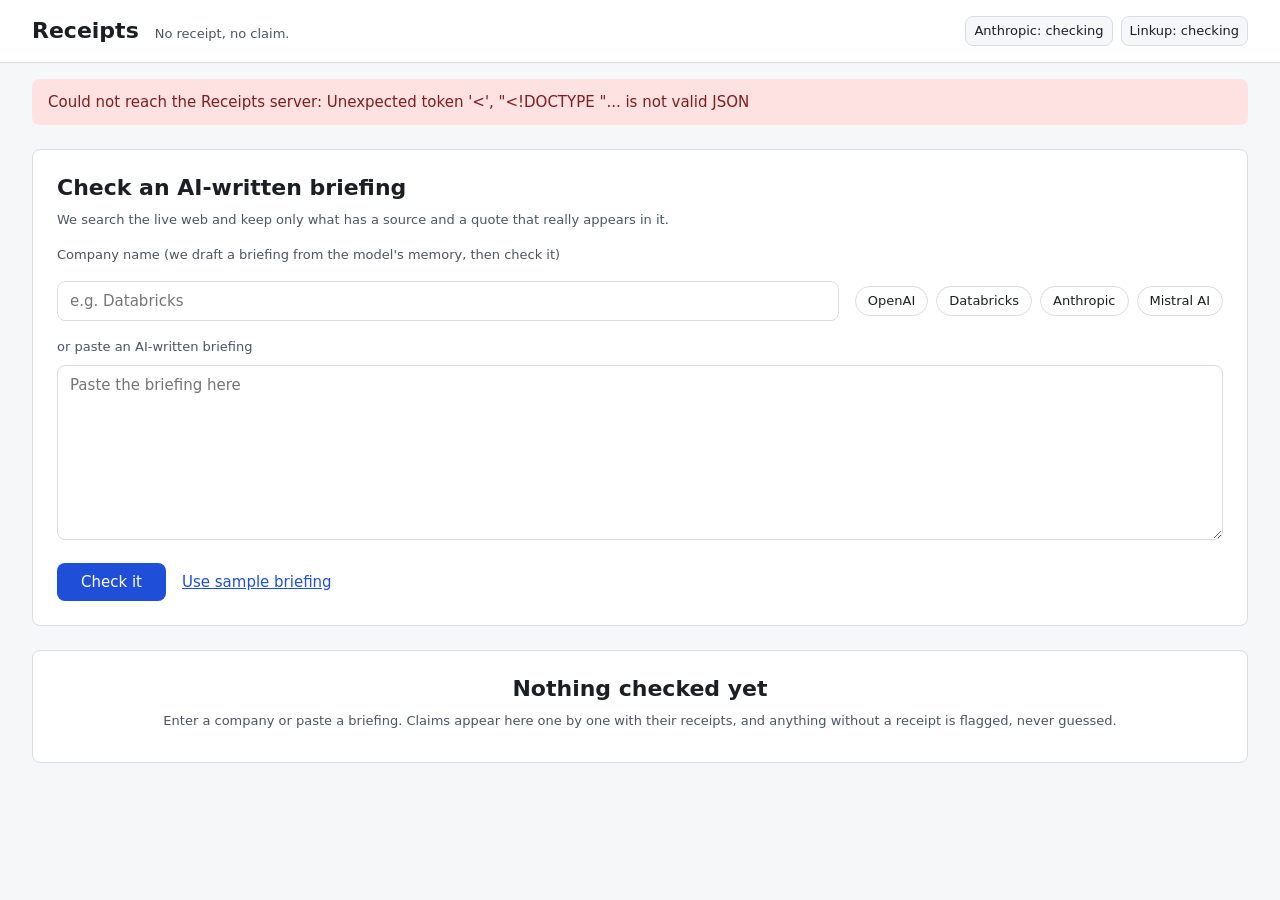
==== static/index.html @ a6ebb58e "Add plain web UI: input, live two-column run, cards, evidence drawer, rewrite view No build step. Cl" ====
<!doctype html>
<html lang="en">
<head>
  <meta charset="utf-8">
  <meta name="viewport" content="width=device-width, initial-scale=1">
  <title>Receipts: no receipt, no claim</title>
  <link rel="stylesheet" href="style.css">
</head>
<body>
  <header class="top">
    <div class="brand">
      <h1>Receipts</h1>
      <span class="tagline">No receipt, no claim.</span>
    </div>
    <div class="badges" aria-label="Status">
      <span class="badge" id="badge-anthropic">Anthropic: checking</span>
      <span class="badge" id="badge-linkup">Linkup: checking</span>
      <span class="badge" id="badge-mode" hidden></span>
    </div>
  </header>

  <div id="banner" class="banner" role="alert" hidden></div>

  <main>
    <section id="input" class="panel" aria-labelledby="input-h">
      <h2 id="input-h">Check an AI-written briefing</h2>
      <p class="muted">We search the live web and keep only what has a source and a quote that really appears in it.</p>
      <label for="company">Company name (we draft a briefing from the model's memory, then check it)</label>
      <div class="row">
        <input id="company" type="text" maxlength="80" placeholder="e.g. Databricks" autocomplete="off">
        <span class="chips" id="chips"></span>
      </div>
      <label for="briefing">or paste an AI-written briefing</label>
      <textarea id="briefing" rows="7" maxlength="8000" placeholder="Paste the briefing here"></textarea>
      <div class="row">
        <button id="go" class="primary" type="button">Check it</button>
        <button id="sample" class="link" type="button">Use sample briefing</button>
        <span id="sample-note" class="muted"></span>
      </div>
    </section>

    <section id="empty" class="panel empty">
      <h2>Nothing checked yet</h2>
      <p class="muted">Enter a company or paste a briefing. Claims appear here one by one with their receipts, and anything without a receipt is flagged, never guessed.</p>
    </section>

    <section id="run" hidden>
      <div class="strip" aria-live="polite">
        <span id="progress">Starting</span>
        <span id="meter" class="muted"></span>
      </div>
      <div class="cols">
        <div class="col" id="memory-col">
          <h2>What the AI says from memory</h2>
          <pre id="memory-text" class="memory"></pre>
          <ul id="claim-chips" class="claim-chips"></ul>
        </div>
        <div class="col" id="receipts-col">
          <h2>What survives with receipts</h2>
          <div id="live-cards"></div>
        </div>
      </div>
      <details class="panel trace" id="trace-panel" open>
        <summary>Trace: one line per decision</summary>
        <ol id="trace"></ol>
      </details>
    </section>

    <section id="result" hidden>
      <div class="counts" id="counts" role="status"></div>
      <p id="sample-flag" class="note" hidden></p>
      <div id="groups"></div>

      <div class="panel" id="attack">
        <h2>Attack mode</h2>
        <p class="muted">Type any claim to check it against the live web.</p>
        <div class="row">
          <input id="attack-claim" type="text" maxlength="400" placeholder="e.g. Databricks raised $10 billion in 2024">
          <button id="attack-go" class="primary" type="button">Check</button>
        </div>
        <div id="attack-out"></div>
      </div>

      <div class="panel" id="rewrite" hidden>
        <h2>The briefing, rewritten with receipts</h2>
        <div class="tabs" role="tablist">
          <button id="tab-verified" role="tab" aria-selected="true" class="tab on" type="button">Verified briefing</button>
          <button id="tab-diff" role="tab" aria-selected="false" class="tab" type="button">What changed</button>
        </div>
        <div id="verified"></div>
        <div id="diff" hidden></div>
        <div class="row">
          <button id="copy-md" class="primary" type="button">Copy as Markdown</button>
          <button id="download" class="secondary" type="button">Download receipt pack</button>
          <span id="copy-note" class="muted"></span>
        </div>
      </div>
    </section>
  </main>

  <aside id="drawer" class="drawer" role="dialog" aria-modal="false" aria-labelledby="drawer-h" hidden>
    <div class="drawer-head">
      <h2 id="drawer-h">Evidence</h2>
      <button id="drawer-close" class="link" type="button">Close</button>
    </div>
    <div id="drawer-body"></div>
  </aside>

  <script src="app.js"></script>
</body>
</html>
---- static/style.css ----
/* Light theme, one sans-serif family, three sizes, 8-point spacing. */
:root {
  --ink: #1b1f24;
  --muted: #4b5563;
  --line: #d9dde3;
  --surface: #f6f7f9;
  --white: #ffffff;
  --accent: #1f4fd8;
  --ok-bg: #dcfce7; --ok-ink: #14532d;
  --bad-bg: #fee2e2; --bad-ink: #7f1d1d;
  --warn-bg: #fef3c7; --warn-ink: #78350f;
  --plan-bg: #dbeafe; --plan-ink: #1e3a8a;
  --s: 13px; --b: 15px; --h: 22px;
}
* { box-sizing: border-box; }
body { margin: 0; font: var(--b)/1.5 Inter, "Segoe UI", system-ui, sans-serif; color: var(--ink); background: var(--surface); }
h1, h2 { margin: 0; font-size: var(--h); font-weight: 650; line-height: 1.25; }
h2 { margin-bottom: 8px; }
p { margin: 0 0 8px; }
.muted { color: var(--muted); font-size: var(--s); }
.top { display: flex; justify-content: space-between; align-items: center; gap: 16px; flex-wrap: wrap; padding: 16px 32px; background: var(--white); border-bottom: 1px solid var(--line); }
.brand { display: flex; align-items: baseline; gap: 16px; }
.tagline { color: var(--muted); font-size: var(--s); }
.badges { display: flex; gap: 8px; flex-wrap: wrap; }
.badge { font-size: var(--s); padding: 4px 8px; border-radius: 8px; border: 1px solid var(--line); background: var(--surface); color: var(--ink); }
.badge.live { background: var(--ok-bg); color: var(--ok-ink); border-color: transparent; }
.badge.offline { background: var(--bad-bg); color: var(--bad-ink); border-color: transparent; }
.badge.cached { background: var(--plan-bg); color: var(--plan-ink); border-color: transparent; }
.badge.mixed { background: var(--warn-bg); color: var(--warn-ink); border-color: transparent; }
main { max-width: 1280px; margin: 0 auto; padding: 24px 32px 64px; display: grid; gap: 24px; }
.panel { background: var(--white); border: 1px solid var(--line); border-radius: 8px; padding: 24px; }
.banner { margin: 16px 32px 0; padding: 12px 16px; border-radius: 8px; background: var(--bad-bg); color: var(--bad-ink); font-size: var(--b); }
.banner.info { background: var(--warn-bg); color: var(--warn-ink); }
.note { font-size: var(--s); background: var(--warn-bg); color: var(--warn-ink); padding: 8px 16px; border-radius: 8px; }
label { display: block; margin: 16px 0 8px; font-size: var(--s); color: var(--muted); }
input[type=text], textarea { width: 100%; font: inherit; padding: 8px 12px; border: 1px solid var(--line); border-radius: 8px; background: var(--white); color: var(--ink); }
textarea { resize: vertical; }
input:focus, textarea:focus, button:focus-visible, a:focus-visible, summary:focus-visible { outline: 2px solid var(--accent); outline-offset: 2px; }
.row { display: flex; align-items: center; gap: 16px; flex-wrap: wrap; margin-top: 16px; }
.row input[type=text] { flex: 1 1 280px; width: auto; }
.chips { display: flex; gap: 8px; flex-wrap: wrap; }
.chip { font-size: var(--s); padding: 4px 12px; border: 1px solid var(--line); border-radius: 16px; background: var(--white); cursor: pointer; color: var(--ink); }
.chip:hover { background: var(--surface); }
button { font: inherit; cursor: pointer; border-radius: 8px; }
button.primary { background: var(--accent); color: #fff; border: 0; padding: 8px 24px; }
button.primary:disabled { opacity: .5; cursor: progress; }
button.secondary { background: var(--white); border: 1px solid var(--line); padding: 8px 16px; color: var(--ink); }
button.link { background: none; border: 0; color: var(--accent); text-decoration: underline; padding: 0; }
.empty { text-align: center; }
.strip { display: flex; justify-content: space-between; gap: 16px; padding: 8px 16px; background: var(--white); border: 1px solid var(--line); border-radius: 8px; margin-bottom: 16px; font-weight: 600; }
.cols { display: grid; grid-template-columns: 1fr 1fr; gap: 24px; }
@media (max-width: 900px) { .cols { grid-template-columns: 1fr; } main { padding: 16px; } .top { padding: 16px; } }
.col { background: var(--white); border: 1px solid var(--line); border-radius: 8px; padding: 24px; min-width: 0; }
.memory { white-space: pre-wrap; font: inherit; font-size: var(--s); color: var(--muted); max-height: 320px; overflow: auto; margin: 0 0 16px; }
.claim-chips { list-style: none; margin: 0; padding: 0; display: grid; gap: 8px; }
.claim-chips li { display: flex; gap: 8px; align-items: flex-start; font-size: var(--s); padding: 8px; border-radius: 8px; background: var(--surface); }
.trace { margin-top: 16px; }
.trace summary { cursor: pointer; font-weight: 600; }
.trace ol { margin: 16px 0 0; padding-left: 24px; font-size: var(--s); color: var(--muted); display: grid; gap: 8px; max-height: 320px; overflow: auto; }
.trace li b { color: var(--ink); }
.counts { font-size: var(--h); font-weight: 650; padding: 16px 24px; background: var(--white); border: 1px solid var(--line); border-radius: 8px; line-height: 1.3; }
.group { margin-top: 24px; }
.group h2 { display: flex; align-items: center; gap: 8px; }
.cards { display: grid; gap: 16px; grid-template-columns: repeat(auto-fill, minmax(360px, 1fr)); }
.card { background: var(--white); border: 1px solid var(--line); border-left-width: 4px; border-radius: 8px; padding: 16px; display: grid; gap: 8px; align-content: start; }
.card.supported { border-left-color: var(--ok-ink); }
.card.contradicted { border-left-color: var(--bad-ink); }
.card.unverified { border-left-color: var(--warn-ink); }
.card.forward_looking { border-left-color: var(--plan-ink); }
.status { display: inline-flex; align-items: center; gap: 4px; font-size: var(--s); font-weight: 650; padding: 2px 8px; border-radius: 8px; width: fit-content; }
.status.supported { background: var(--ok-bg); color: var(--ok-ink); }
.status.contradicted { background: var(--bad-bg); color: var(--bad-ink); }
.status.unverified { background: var(--warn-bg); color: var(--warn-ink); }
.status.forward_looking { background: var(--plan-bg); color: var(--plan-ink); }
.claim-text { font-weight: 600; }
.claim-text.struck { text-decoration: line-through; color: var(--muted); }
.meta { font-size: var(--s); color: var(--muted); overflow-wrap: anywhere; }
.meta a, .card a { color: var(--accent); }
blockquote { margin: 0; padding: 8px 12px; border-left: 2px solid var(--line); background: var(--surface); font-size: var(--s); border-radius: 0 8px 8px 0; overflow-wrap: anywhere; }
mark { background: #fde68a; color: var(--ink); border-radius: 2px; padding: 0 1px; }
.actions { display: flex; gap: 16px; align-items: center; flex-wrap: wrap; font-size: var(--s); }
.drawer { position: fixed; top: 0; right: 0; bottom: 0; width: min(480px, 100vw); background: var(--white); border-left: 1px solid var(--line); box-shadow: -8px 0 24px rgba(0,0,0,.08); padding: 24px; overflow: auto; z-index: 10; }
.drawer-head { display: flex; justify-content: space-between; align-items: center; margin-bottom: 16px; }
.rules { list-style: none; padding: 0; margin: 0; display: grid; gap: 8px; font-size: var(--s); }
.rules li { padding: 8px; border-radius: 8px; background: var(--surface); }
.rules li.fail { background: var(--bad-bg); color: var(--bad-ink); }
.tabs { display: flex; gap: 8px; margin: 16px 0; }
.tab { background: var(--white); border: 1px solid var(--line); padding: 8px 16px; color: var(--ink); }
.tab.on { background: var(--ink); color: #fff; }
.verified h3 { font-size: var(--b); margin: 24px 0 8px; }
.verified p { margin: 0 0 16px; }
sup a { color: var(--accent); text-decoration: none; padding: 0 1px; }
.sources { font-size: var(--s); color: var(--muted); display: grid; gap: 8px; padding-left: 24px; }
.diff { white-space: pre-wrap; font-size: var(--s); line-height: 1.8; }
.diff .removed { text-decoration: line-through; background: var(--bad-bg); color: var(--bad-ink); }
.diff .added { background: var(--ok-bg); color: var(--ok-ink); }
.sample-label { font-size: var(--s); font-weight: 650; color: var(--warn-ink); }
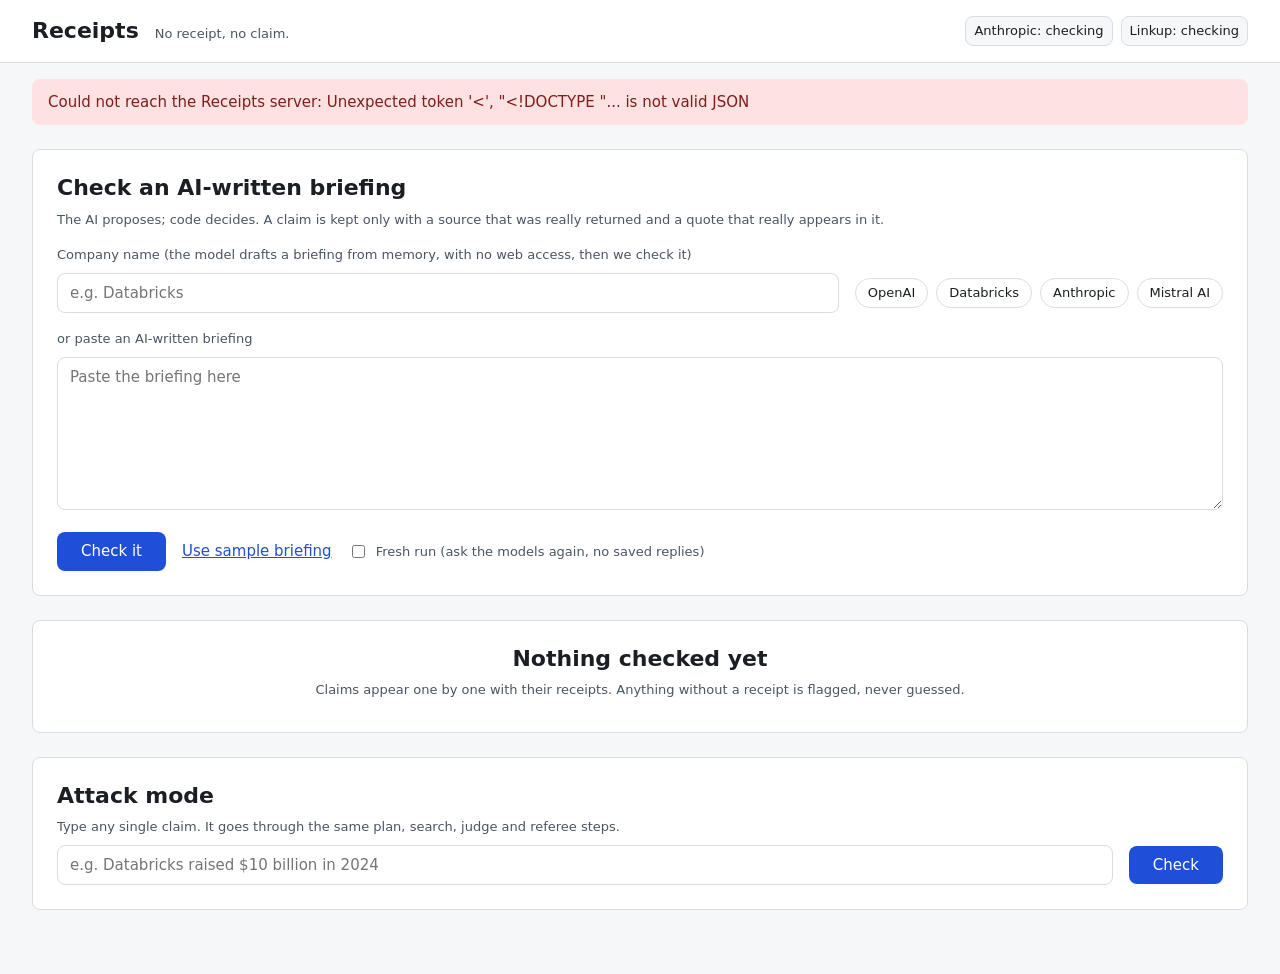
==== commit e2637e47: "UI fixes from a real browser test, plus the browser test itself Found by rendering in headless Edge:" ====
--- a/static/index.html
+++ b/static/index.html
@@ -4,6 +4,7 @@
   <meta charset="utf-8">
   <meta name="viewport" content="width=device-width, initial-scale=1">
   <title>Receipts: no receipt, no claim</title>
+  <link rel="icon" href="data:image/svg+xml,%3Csvg xmlns='http://www.w3.org/2000/svg' viewBox='0 0 16 16'%3E%3Crect width='16' height='16' rx='3' fill='%231f4fd8'/%3E%3Cpath d='M4 8.5l2.5 2.5L12 5.5' stroke='white' stroke-width='2' fill='none'/%3E%3C/svg%3E">
   <link rel="stylesheet" href="style.css">
 </head>
 <body>
@@ -24,24 +25,25 @@
   <main>
     <section id="input" class="panel" aria-labelledby="input-h">
       <h2 id="input-h">Check an AI-written briefing</h2>
-      <p class="muted">We search the live web and keep only what has a source and a quote that really appears in it.</p>
-      <label for="company">Company name (we draft a briefing from the model's memory, then check it)</label>
-      <div class="row">
+      <p class="muted">The AI proposes; code decides. A claim is kept only with a source that was really returned and a quote that really appears in it.</p>
+      <label for="company">Company name (the model drafts a briefing from memory, with no web access, then we check it)</label>
+      <div class="row tight">
         <input id="company" type="text" maxlength="80" placeholder="e.g. Databricks" autocomplete="off">
         <span class="chips" id="chips"></span>
       </div>
       <label for="briefing">or paste an AI-written briefing</label>
-      <textarea id="briefing" rows="7" maxlength="8000" placeholder="Paste the briefing here"></textarea>
+      <textarea id="briefing" rows="6" maxlength="8000" placeholder="Paste the briefing here"></textarea>
       <div class="row">
         <button id="go" class="primary" type="button">Check it</button>
         <button id="sample" class="link" type="button">Use sample briefing</button>
-        <span id="sample-note" class="muted"></span>
+        <label class="inline" for="fresh"><input type="checkbox" id="fresh"> Fresh run (ask the models again, no saved replies)</label>
       </div>
+      <p id="sample-note" class="note" hidden></p>
     </section>
 
     <section id="empty" class="panel empty">
       <h2>Nothing checked yet</h2>
-      <p class="muted">Enter a company or paste a briefing. Claims appear here one by one with their receipts, and anything without a receipt is flagged, never guessed.</p>
+      <p class="muted">Claims appear one by one with their receipts. Anything without a receipt is flagged, never guessed.</p>
     </section>
 
     <section id="run" hidden>
@@ -49,15 +51,20 @@
         <span id="progress">Starting</span>
         <span id="meter" class="muted"></span>
       </div>
+      <div class="counts" id="counts" role="status" hidden></div>
+      <p id="sample-flag" class="note" hidden></p>
       <div class="cols">
         <div class="col" id="memory-col">
           <h2>What the AI says from memory</h2>
-          <pre id="memory-text" class="memory"></pre>
-          <ul id="claim-chips" class="claim-chips"></ul>
+          <details class="memory-box" id="memory-box">
+            <summary>Show the full text</summary>
+            <pre id="memory-text" class="memory"></pre>
+          </details>
+          <ul id="claim-chips" class="claim-chips" aria-label="Claims being checked"></ul>
         </div>
         <div class="col" id="receipts-col">
           <h2>What survives with receipts</h2>
-          <div id="live-cards"></div>
+          <div id="live-cards" class="stack"></div>
         </div>
       </div>
       <details class="panel trace" id="trace-panel" open>
@@ -67,20 +74,6 @@
     </section>
 
     <section id="result" hidden>
-      <div class="counts" id="counts" role="status"></div>
-      <p id="sample-flag" class="note" hidden></p>
-      <div id="groups"></div>
-
-      <div class="panel" id="attack">
-        <h2>Attack mode</h2>
-        <p class="muted">Type any claim to check it against the live web.</p>
-        <div class="row">
-          <input id="attack-claim" type="text" maxlength="400" placeholder="e.g. Databricks raised $10 billion in 2024">
-          <button id="attack-go" class="primary" type="button">Check</button>
-        </div>
-        <div id="attack-out"></div>
-      </div>
-
       <div class="panel" id="rewrite" hidden>
         <h2>The briefing, rewritten with receipts</h2>
         <div class="tabs" role="tablist">
@@ -94,6 +87,16 @@
           <button id="download" class="secondary" type="button">Download receipt pack</button>
           <span id="copy-note" class="muted"></span>
         </div>
+      </div>
+
+      <div class="panel" id="attack">
+        <h2>Attack mode</h2>
+        <p class="muted">Type any single claim. It goes through the same plan, search, judge and referee steps.</p>
+        <div class="row tight">
+          <input id="attack-claim" type="text" maxlength="400" placeholder="e.g. Databricks raised $10 billion in 2024">
+          <button id="attack-go" class="primary" type="button">Check</button>
+        </div>
+        <div id="attack-out"></div>
       </div>
     </section>
   </main>
--- a/static/style.css
+++ b/static/style.css
@@ -95,3 +95,27 @@
 .diff .removed { text-decoration: line-through; background: var(--bad-bg); color: var(--bad-ink); }
 .diff .added { background: var(--ok-bg); color: var(--ok-ink); }
 .sample-label { font-size: var(--s); font-weight: 650; color: var(--warn-ink); }
+
+/* ---- layout after the browser review ---- */
+.row.tight { margin-top: 0; }
+label.inline { display: inline-flex; align-items: center; gap: 8px; margin: 0; font-size: var(--s); color: var(--muted); }
+.stack { display: grid; gap: 16px; align-content: start; }
+.group-h { display: flex; align-items: center; gap: 8px; font-size: var(--b); margin: 8px 0 0; }
+.counts { display: flex; flex-wrap: wrap; align-items: center; gap: 8px 16px; font-size: var(--b); margin-bottom: 16px; }
+.counts .status { font-size: var(--b); padding: 4px 12px; }
+.memory-box { margin-bottom: 16px; }
+.memory-box summary { cursor: pointer; font-size: var(--s); color: var(--accent); }
+.memory-box .memory { margin-top: 8px; }
+.chip-icon { flex: 0 0 24px; height: 24px; border-radius: 12px; display: inline-flex; align-items: center; justify-content: center; font-weight: 700; background: var(--line); color: var(--ink); }
+.chip-icon.supported { background: var(--ok-bg); color: var(--ok-ink); }
+.chip-icon.contradicted { background: var(--bad-bg); color: var(--bad-ink); }
+.chip-icon.unverified { background: var(--warn-bg); color: var(--warn-ink); }
+.chip-icon.forward_looking { background: var(--plan-bg); color: var(--plan-ink); }
+.claim-chips li { align-items: center; }
+.meta.strong { color: var(--bad-ink); font-weight: 600; }
+h3 { font-size: var(--b); margin: 16px 0 8px; }
+.drawer h3 { margin-top: 24px; }
+.rules li.pass { background: var(--ok-bg); color: var(--ok-ink); }
+.drawer .note { margin-top: 16px; }
+#result { display: grid; gap: 24px; }
+#sample-note { margin-top: 16px; }
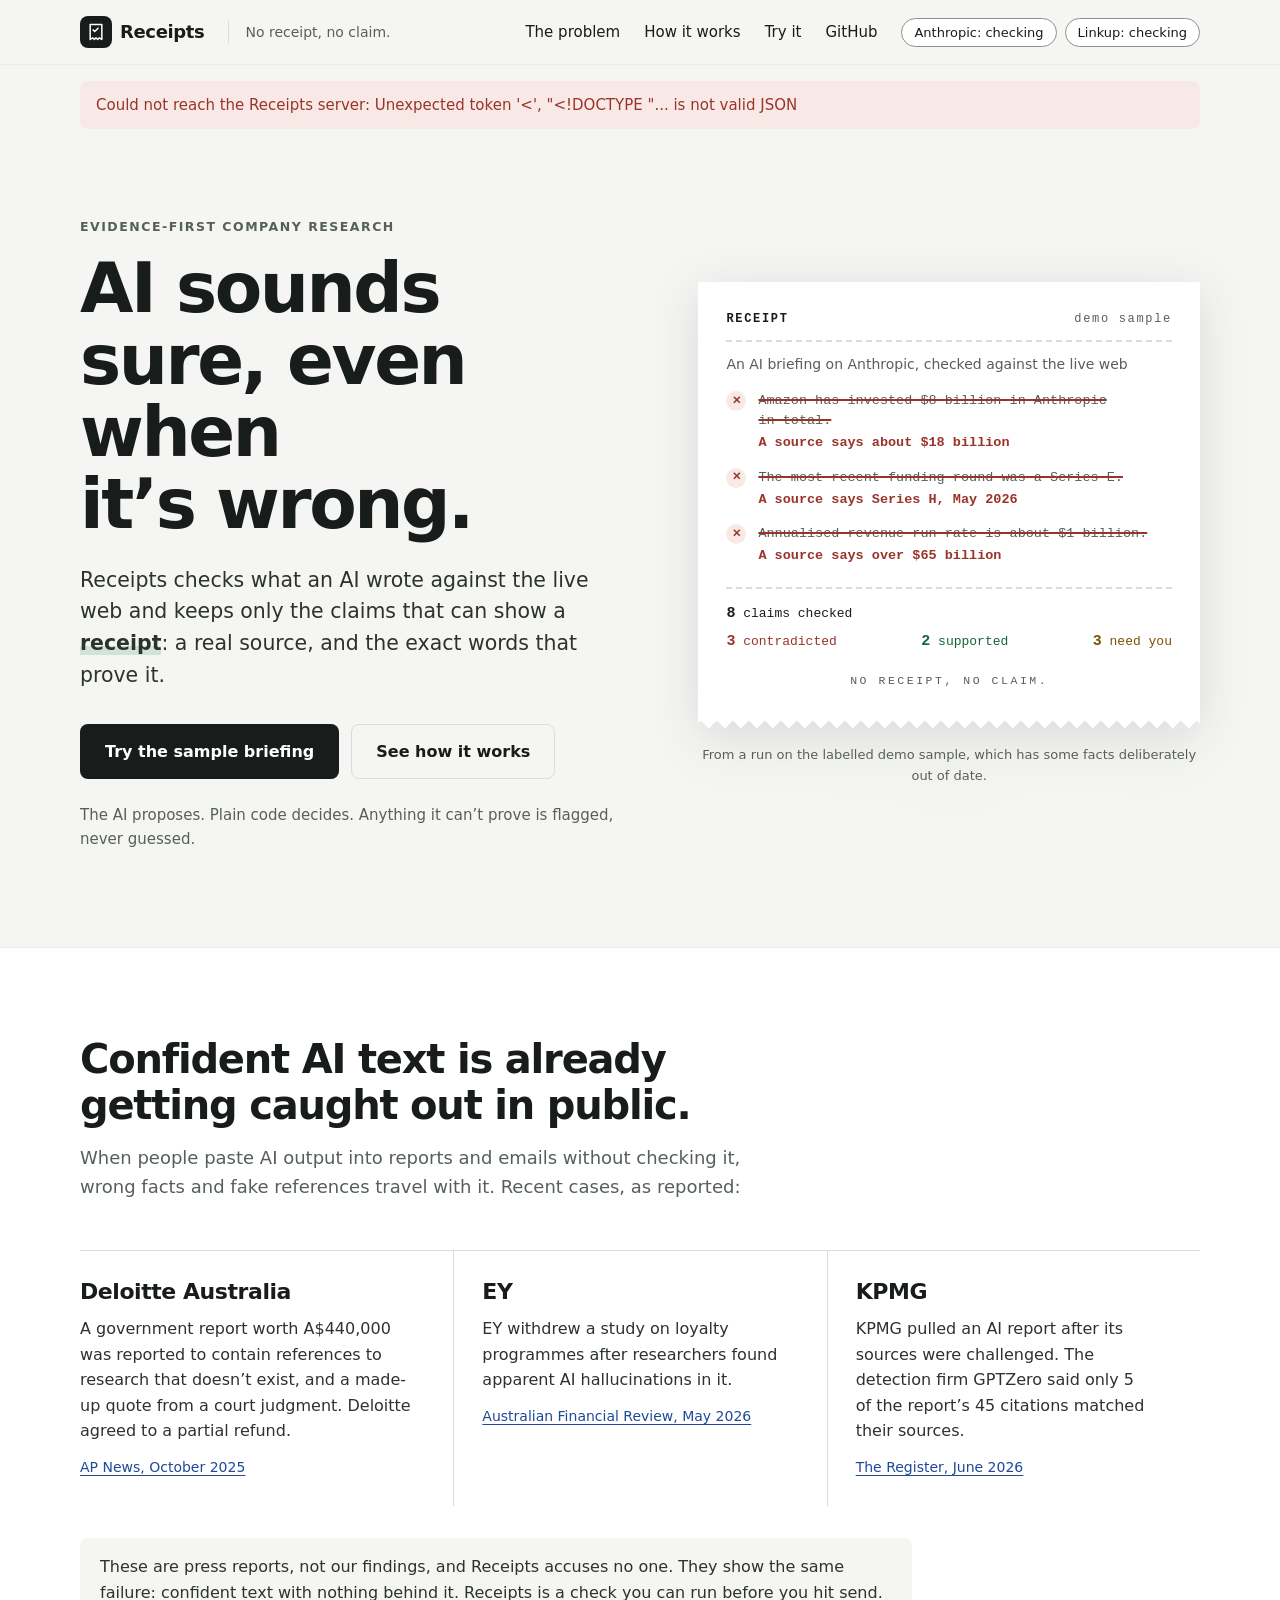
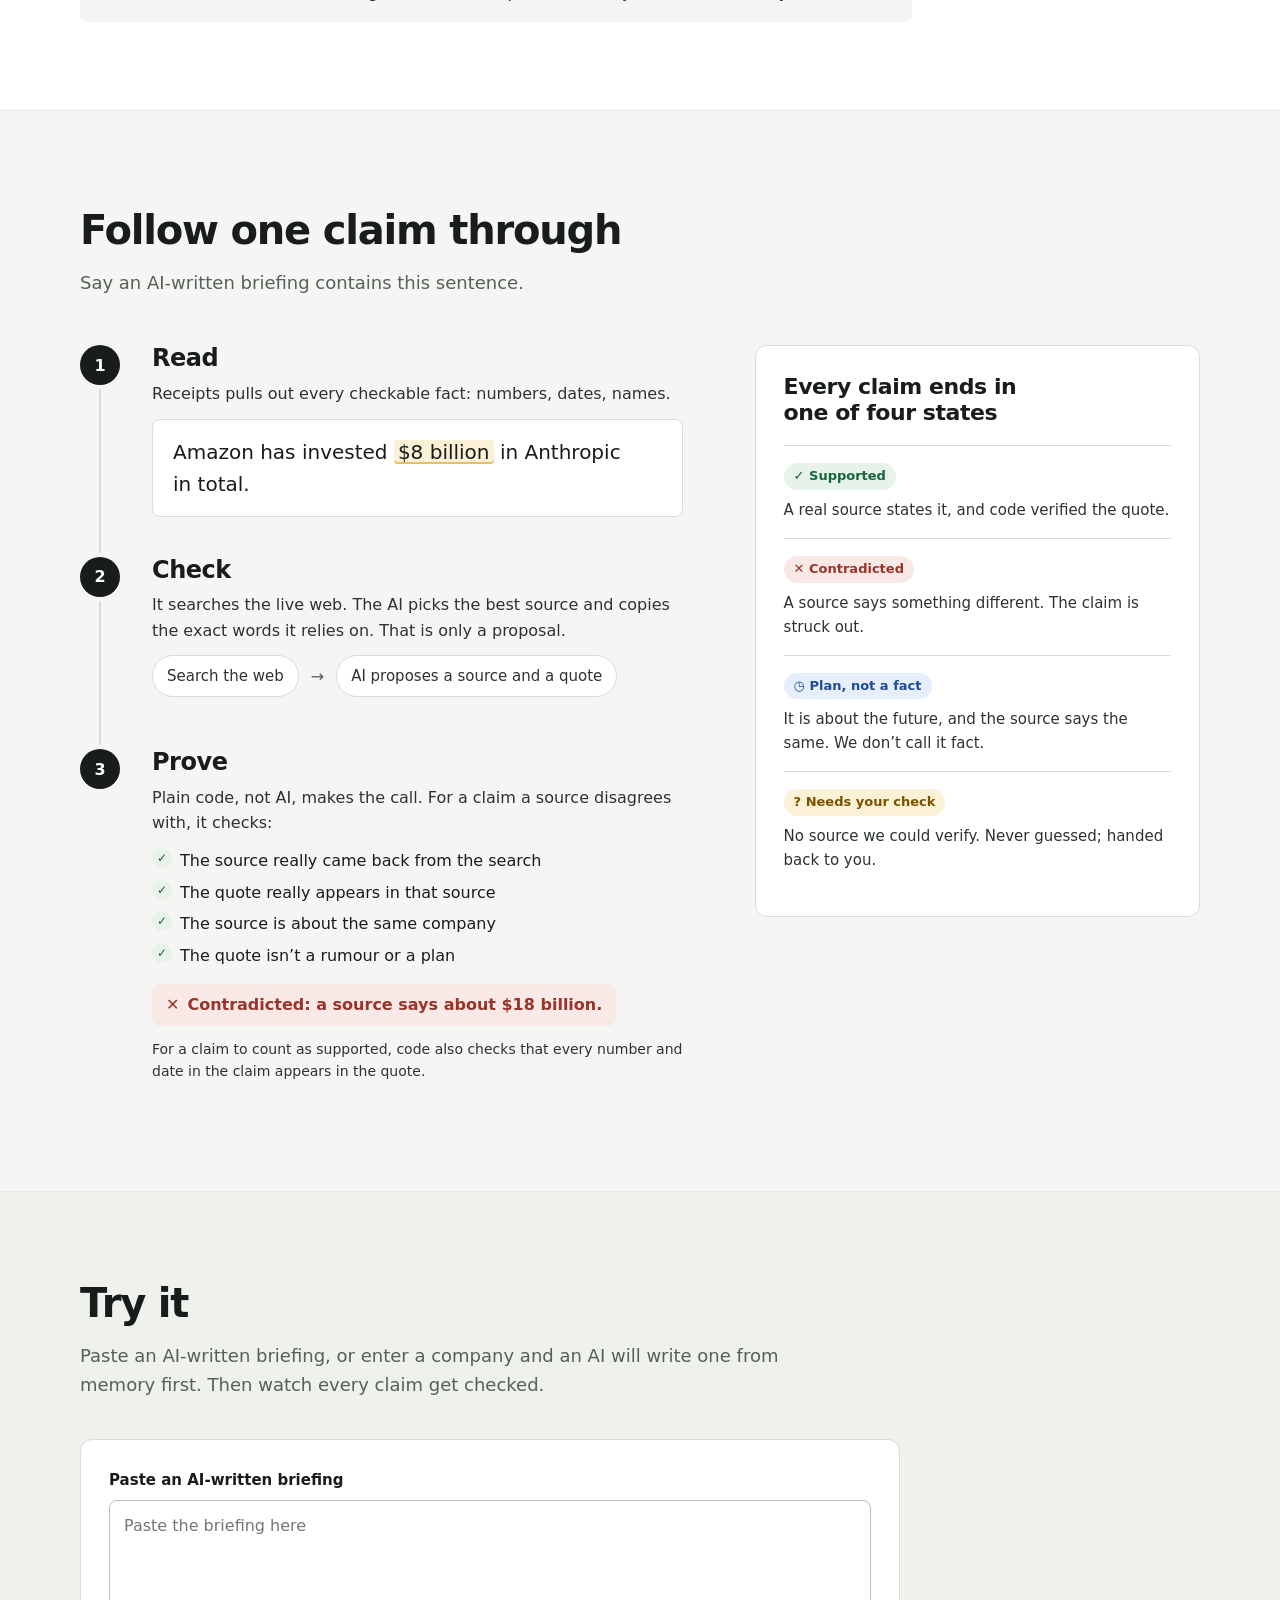
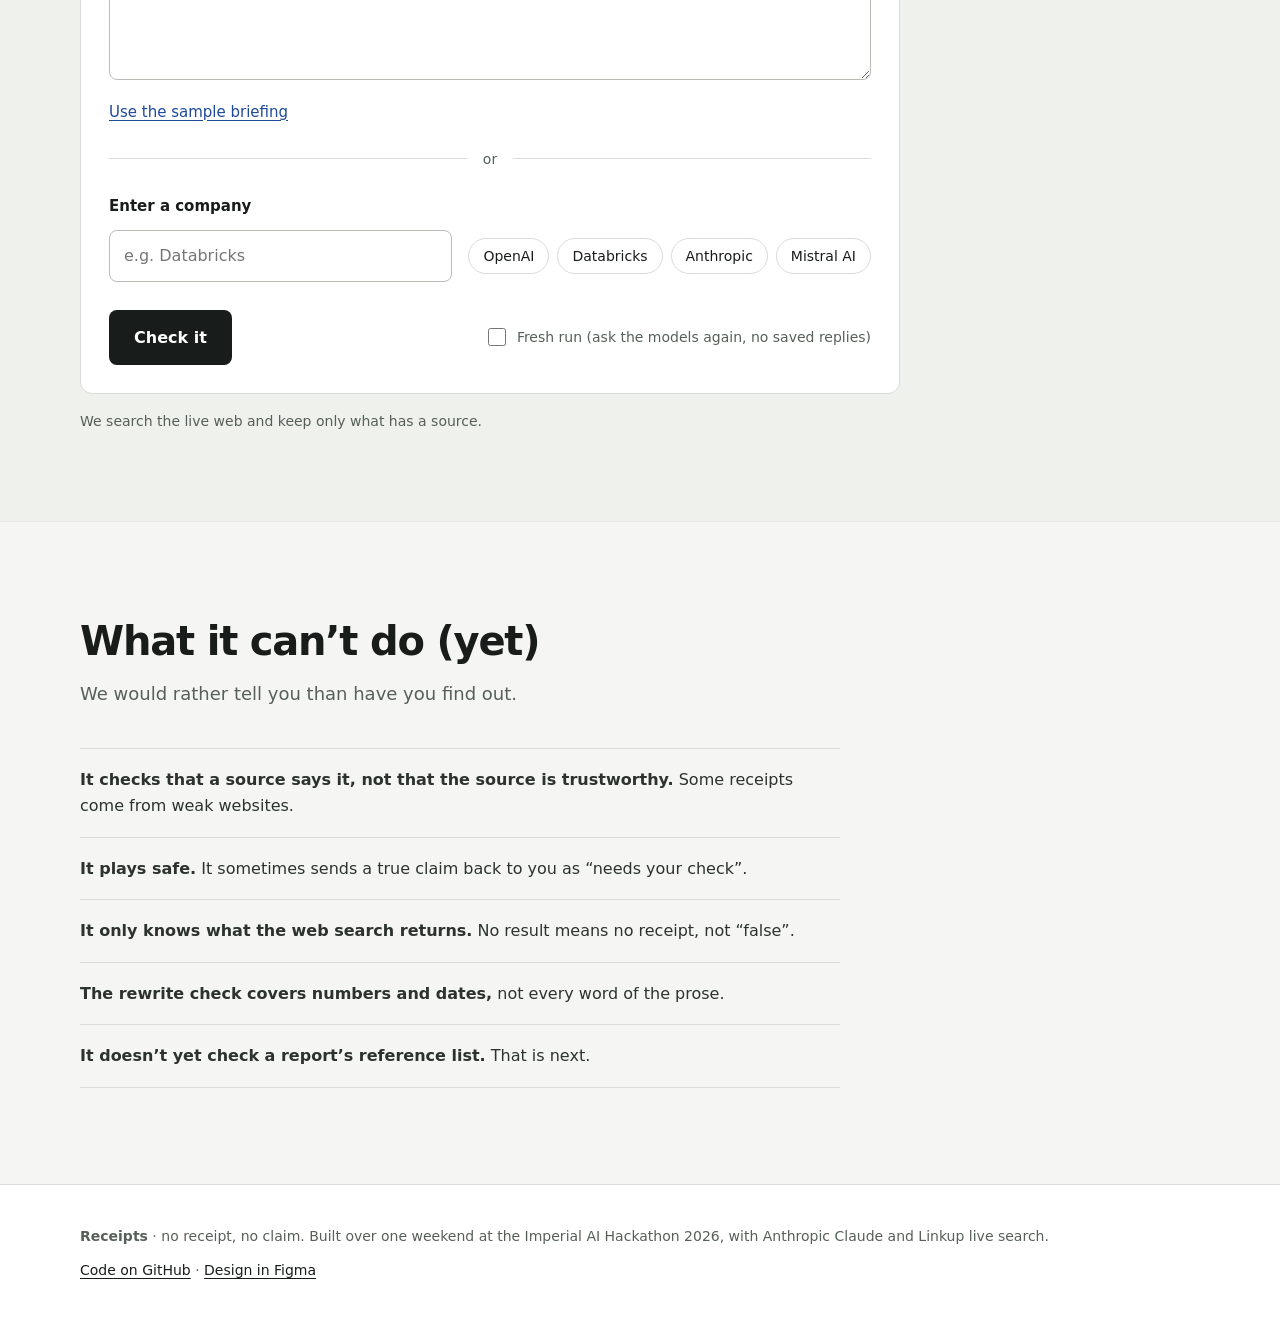
==== commit 0603b5d8: "Restyle to Figma design, label the 32 claims, and add a demo video - static/: header, badges, result" ====
--- a/static/index.html
+++ b/static/index.html
@@ -4,107 +4,270 @@
   <meta charset="utf-8">
   <meta name="viewport" content="width=device-width, initial-scale=1">
   <title>Receipts: no receipt, no claim</title>
-  <link rel="icon" href="data:image/svg+xml,%3Csvg xmlns='http://www.w3.org/2000/svg' viewBox='0 0 16 16'%3E%3Crect width='16' height='16' rx='3' fill='%231f4fd8'/%3E%3Cpath d='M4 8.5l2.5 2.5L12 5.5' stroke='white' stroke-width='2' fill='none'/%3E%3C/svg%3E">
+  <meta name="description" content="Receipts checks what an AI wrote against the live web and keeps only the claims that can show a receipt: a real source, and the exact words that prove it.">
+  <meta http-equiv="Content-Security-Policy" content="default-src 'self'; img-src 'self' data:; object-src 'none'; base-uri 'none'; form-action 'none'">
+  <link rel="icon" href="data:image/svg+xml,%3Csvg xmlns='http://www.w3.org/2000/svg' viewBox='0 0 16 16'%3E%3Crect width='16' height='16' rx='3' fill='%23181c1a'/%3E%3Cpath d='M4 8.5l2.5 2.5L12 5.5' stroke='white' stroke-width='2' fill='none'/%3E%3C/svg%3E">
   <link rel="stylesheet" href="style.css">
 </head>
 <body>
-  <header class="top">
-    <div class="brand">
-      <h1>Receipts</h1>
+  <a class="skip" href="#try">Skip to the demo</a>
+
+  <header class="nav" id="top">
+    <div class="wrap nav-in">
+      <a class="logo" href="#top" aria-label="Receipts, back to top">
+        <span class="logo-box"><svg class="logo-mark" viewBox="0 0 24 24" width="20" height="20" aria-hidden="true"><path d="M5 3h14v18l-3-2-2 2-2-2-2 2-2-2-3 2z" fill="none" stroke="currentColor" stroke-width="1.8" stroke-linejoin="round"/><path d="M8.5 9.5l2 2 4-4" fill="none" stroke="currentColor" stroke-width="1.8" stroke-linecap="round" stroke-linejoin="round"/></svg></span>
+        <span>Receipts</span>
+      </a>
       <span class="tagline">No receipt, no claim.</span>
-    </div>
-    <div class="badges" aria-label="Status">
-      <span class="badge" id="badge-anthropic">Anthropic: checking</span>
-      <span class="badge" id="badge-linkup">Linkup: checking</span>
-      <span class="badge" id="badge-mode" hidden></span>
+      <nav class="links" aria-label="Sections">
+        <a href="#problem">The problem</a>
+        <a href="#how">How it works</a>
+        <a href="#try">Try it</a>
+        <a href="https://github.com/tayibs1/Receipts" target="_blank" rel="noopener noreferrer">GitHub</a>
+      </nav>
+      <div class="badges" aria-label="Service status">
+        <span class="badge" id="badge-anthropic">Anthropic: checking</span>
+        <span class="badge" id="badge-linkup">Linkup: checking</span>
+        <span class="badge" id="badge-mode" hidden></span>
+      </div>
     </div>
   </header>
 
   <div id="banner" class="banner" role="alert" hidden></div>
 
   <main>
-    <section id="input" class="panel" aria-labelledby="input-h">
-      <h2 id="input-h">Check an AI-written briefing</h2>
-      <p class="muted">The AI proposes; code decides. A claim is kept only with a source that was really returned and a quote that really appears in it.</p>
-      <label for="company">Company name (the model drafts a briefing from memory, with no web access, then we check it)</label>
-      <div class="row tight">
-        <input id="company" type="text" maxlength="80" placeholder="e.g. Databricks" autocomplete="off">
-        <span class="chips" id="chips"></span>
-      </div>
-      <label for="briefing">or paste an AI-written briefing</label>
-      <textarea id="briefing" rows="6" maxlength="8000" placeholder="Paste the briefing here"></textarea>
-      <div class="row">
-        <button id="go" class="primary" type="button">Check it</button>
-        <button id="sample" class="link" type="button">Use sample briefing</button>
-        <label class="inline" for="fresh"><input type="checkbox" id="fresh"> Fresh run (ask the models again, no saved replies)</label>
-      </div>
-      <p id="sample-note" class="note" hidden></p>
-    </section>
-
-    <section id="empty" class="panel empty">
-      <h2>Nothing checked yet</h2>
-      <p class="muted">Claims appear one by one with their receipts. Anything without a receipt is flagged, never guessed.</p>
-    </section>
-
-    <section id="run" hidden>
-      <div class="strip" aria-live="polite">
-        <span id="progress">Starting</span>
-        <span id="meter" class="muted"></span>
-      </div>
-      <div class="counts" id="counts" role="status" hidden></div>
-      <p id="sample-flag" class="note" hidden></p>
-      <div class="cols">
-        <div class="col" id="memory-col">
-          <h2>What the AI says from memory</h2>
-          <details class="memory-box" id="memory-box">
-            <summary>Show the full text</summary>
-            <pre id="memory-text" class="memory"></pre>
+    <!-- HERO -->
+    <section class="hero wrap" aria-labelledby="hero-h">
+      <div class="hero-copy">
+        <p class="eyebrow">Evidence-first company research</p>
+        <h1 id="hero-h">AI sounds sure, even when it&rsquo;s&nbsp;wrong.</h1>
+        <p class="lead">Receipts checks what an AI wrote against the live web and keeps only the claims that can show a <strong>receipt</strong>: a real source, and the exact words that prove it.</p>
+        <div class="cta">
+          <button id="hero-try" class="btn primary lg" type="button">Try the sample briefing</button>
+          <a class="btn ghost lg" href="#how">See how it works</a>
+        </div>
+        <p class="fine">The AI proposes. Plain code decides. Anything it can&rsquo;t prove is flagged, never guessed.</p>
+      </div>
+
+      <figure class="receipt-wrap">
+        <div class="receipt" role="img" aria-label="Example from the demo sample: an AI briefing about Anthropic was checked. Three claims were contradicted by sources, three were supported and two need a human check.">
+          <div class="rc-head"><span>RECEIPT</span><span>demo sample</span></div>
+          <p class="rc-sub">An AI briefing on Anthropic, checked against the live web</p>
+          <ul class="rc-lines">
+            <li class="rc-line"><span class="rc-ico bad" aria-hidden="true">&#10005;</span><div><s>Amazon has invested $8 billion in Anthropic in total.</s><em>A source says about $18 billion</em></div></li>
+            <li class="rc-line"><span class="rc-ico bad" aria-hidden="true">&#10005;</span><div><s>The most recent funding round was a Series E.</s><em>A source says Series H, May 2026</em></div></li>
+            <li class="rc-line"><span class="rc-ico bad" aria-hidden="true">&#10005;</span><div><s>Annualised revenue run rate is about $1 billion.</s><em>A source says over $65 billion</em></div></li>
+          </ul>
+          <div class="rc-total">
+            <span class="t-all"><b>8</b> claims checked</span>
+            <span class="t-bad"><b>3</b> contradicted</span>
+            <span class="t-ok"><b>2</b> supported</span>
+            <span class="t-chk"><b>3</b> need you</span>
+          </div>
+          <p class="rc-foot">NO RECEIPT, NO CLAIM.</p>
+        </div>
+        <figcaption>From a run on the labelled demo sample, which has some facts deliberately out of date.</figcaption>
+      </figure>
+    </section>
+
+    <!-- PROBLEM -->
+    <section id="problem" class="band" aria-labelledby="problem-h">
+      <div class="wrap">
+        <h2 id="problem-h">Confident AI text is already getting caught out in public.</h2>
+        <p class="sub">When people paste AI output into reports and emails without checking it, wrong facts and fake references travel with it. Recent cases, as reported:</p>
+        <div class="news">
+          <article class="news-item">
+            <h3>Deloitte Australia</h3>
+            <p>A government report worth A$440,000 was reported to contain references to research that doesn&rsquo;t exist, and a made-up quote from a court judgment. Deloitte agreed to a partial refund.</p>
+            <a href="https://apnews.com/article/australia-ai-errors-deloitte-ab54858680ffc4ae6555b31c8fb987f3" target="_blank" rel="noopener noreferrer">AP News, October 2025</a>
+          </article>
+          <article class="news-item">
+            <h3>EY</h3>
+            <p>EY withdrew a study on loyalty programmes after researchers found apparent AI hallucinations in it.</p>
+            <a href="https://www.afr.com/world/north-america/ey-retracts-study-after-researchers-discover-ai-hallucinations-20260517-p5zxss" target="_blank" rel="noopener noreferrer">Australian Financial Review, May 2026</a>
+          </article>
+          <article class="news-item">
+            <h3>KPMG</h3>
+            <p>KPMG pulled an AI report after its sources were challenged. The detection firm GPTZero said only 5 of the report&rsquo;s 45 citations matched their sources.</p>
+            <a href="https://www.theregister.com/ai-and-ml/2026/06/12/kpmgs-ai-report-turns-into-a-demo-of-ai-hallucinations/5255029" target="_blank" rel="noopener noreferrer">The Register, June 2026</a>
+          </article>
+        </div>
+        <p class="aside">These are press reports, not our findings, and Receipts accuses no one. They show the same failure: confident text with nothing behind it. Receipts is a check you can run before you hit send.</p>
+      </div>
+    </section>
+
+    <!-- HOW IT WORKS -->
+    <section id="how" class="wrap section" aria-labelledby="how-h">
+      <h2 id="how-h">Follow one claim through</h2>
+      <p class="sub">Say an AI-written briefing contains this sentence.</p>
+      <div class="how-grid">
+      <ol class="story">
+        <li>
+          <span class="num" aria-hidden="true">1</span>
+          <div>
+            <h3>Read</h3>
+            <p>Receipts pulls out every checkable fact: numbers, dates, names.</p>
+            <blockquote class="claim-demo">Amazon has invested <mark>$8 billion</mark> in Anthropic in total.</blockquote>
+          </div>
+        </li>
+        <li>
+          <span class="num" aria-hidden="true">2</span>
+          <div>
+            <h3>Check</h3>
+            <p>It searches the live web. The AI picks the best source and copies the exact words it relies on. That is only a proposal.</p>
+            <p class="flow"><span>Search the web</span><span class="arrow" aria-hidden="true">&rarr;</span><span>AI proposes a source and a quote</span></p>
+          </div>
+        </li>
+        <li>
+          <span class="num" aria-hidden="true">3</span>
+          <div>
+            <h3>Prove</h3>
+            <p>Plain code, not AI, makes the call. For a claim a source disagrees with, it checks:</p>
+            <ul class="checks">
+              <li class="pass">The source really came back from the search</li>
+              <li class="pass">The quote really appears in that source</li>
+              <li class="pass">The source is about the same company</li>
+              <li class="pass">The quote isn&rsquo;t a rumour or a plan</li>
+            </ul>
+            <p class="outcome bad"><span aria-hidden="true">&#10005;</span> Contradicted: a source says about $18 billion.</p>
+            <p class="small">For a claim to count as supported, code also checks that every number and date in the claim appears in the quote.</p>
+          </div>
+        </li>
+      </ol>
+
+      <aside class="legend-box" aria-labelledby="legend-h">
+        <h3 class="legend-h" id="legend-h">Every claim ends in one of four states</h3>
+        <dl class="legend">
+          <div><dt><span class="status supported">&#10003; Supported</span></dt><dd>A real source states it, and code verified the quote.</dd></div>
+          <div><dt><span class="status contradicted">&#10005; Contradicted</span></dt><dd>A source says something different. The claim is struck out.</dd></div>
+          <div><dt><span class="status forward_looking">&#9719; Plan, not a fact</span></dt><dd>It is about the future, and the source says the same. We don&rsquo;t call it fact.</dd></div>
+          <div><dt><span class="status unverified">? Needs your check</span></dt><dd>No source we could verify. Never guessed; handed back to you.</dd></div>
+        </dl>
+      </aside>
+      </div>
+    </section>
+
+    <!-- TRY IT -->
+    <section id="try" class="band try" aria-labelledby="try-h">
+      <div class="wrap">
+        <h2 id="try-h">Try it</h2>
+        <p class="sub">Paste an AI-written briefing, or enter a company and an AI will write one from memory first. Then watch every claim get checked.</p>
+
+        <div class="panel input" id="input">
+          <label for="briefing">Paste an AI-written briefing</label>
+          <textarea id="briefing" rows="6" maxlength="8000" placeholder="Paste the briefing here"></textarea>
+          <div class="row between">
+            <button id="sample" class="linkbtn" type="button">Use the sample briefing</button>
+            <span class="muted" id="chars" aria-live="off"></span>
+          </div>
+          <p id="sample-note" class="note" hidden></p>
+
+          <div class="or" aria-hidden="true"><span>or</span></div>
+
+          <label for="company">Enter a company</label>
+          <div class="row">
+            <input id="company" type="text" maxlength="80" placeholder="e.g. Databricks" autocomplete="off">
+            <span class="chips" id="chips"></span>
+          </div>
+
+          <div class="row between go-row">
+            <button id="go" class="btn primary lg" type="button">Check it</button>
+            <label class="inline small" for="fresh"><input type="checkbox" id="fresh"> Fresh run (ask the models again, no saved replies)</label>
+          </div>
+        </div>
+        <p class="trust">We search the live web and keep only what has a source.</p>
+
+        <section id="run" hidden aria-label="Check in progress">
+          <ol class="steps" id="steps" aria-label="Progress">
+            <li data-step="read"><span class="dot" aria-hidden="true"></span>Read the claims</li>
+            <li data-step="check"><span class="dot" aria-hidden="true"></span>Check each one <span id="step-count" class="muted"></span></li>
+            <li data-step="write"><span class="dot" aria-hidden="true"></span>Write the verified version</li>
+          </ol>
+          <div class="strip" aria-live="polite">
+            <span id="progress">Starting</span>
+            <span id="meter" class="muted"></span>
+          </div>
+
+          <h3 class="verdict-head" id="verdict" hidden></h3>
+          <div class="counts" id="counts" role="status" hidden></div>
+          <p id="sample-flag" class="note" hidden></p>
+
+          <div class="cols">
+            <div class="col paper-col" id="memory-col">
+              <h3 class="col-h">What the AI said</h3>
+              <p class="col-sub">Highlighted sentences have been checked. Click one to see its receipt.</p>
+              <div id="memory-text" class="paper"></div>
+            </div>
+            <div class="col" id="receipts-col">
+              <h3 class="col-h">What survives with receipts</h3>
+              <div id="live-cards" class="stack"></div>
+            </div>
+          </div>
+
+          <details class="trace" id="trace-panel" open>
+            <summary>How was each claim decided?</summary>
+            <ol id="trace"></ol>
           </details>
-          <ul id="claim-chips" class="claim-chips" aria-label="Claims being checked"></ul>
-        </div>
-        <div class="col" id="receipts-col">
-          <h2>What survives with receipts</h2>
-          <div id="live-cards" class="stack"></div>
-        </div>
-      </div>
-      <details class="panel trace" id="trace-panel" open>
-        <summary>Trace: one line per decision</summary>
-        <ol id="trace"></ol>
-      </details>
-    </section>
-
-    <section id="result" hidden>
-      <div class="panel" id="rewrite" hidden>
-        <h2>The briefing, rewritten with receipts</h2>
-        <div class="tabs" role="tablist">
-          <button id="tab-verified" role="tab" aria-selected="true" class="tab on" type="button">Verified briefing</button>
-          <button id="tab-diff" role="tab" aria-selected="false" class="tab" type="button">What changed</button>
-        </div>
-        <div id="verified"></div>
-        <div id="diff" hidden></div>
-        <div class="row">
-          <button id="copy-md" class="primary" type="button">Copy as Markdown</button>
-          <button id="download" class="secondary" type="button">Download receipt pack</button>
-          <span id="copy-note" class="muted"></span>
-        </div>
-      </div>
-
-      <div class="panel" id="attack">
-        <h2>Attack mode</h2>
-        <p class="muted">Type any single claim. It goes through the same plan, search, judge and referee steps.</p>
-        <div class="row tight">
-          <input id="attack-claim" type="text" maxlength="400" placeholder="e.g. Databricks raised $10 billion in 2024">
-          <button id="attack-go" class="primary" type="button">Check</button>
-        </div>
-        <div id="attack-out"></div>
-      </div>
+        </section>
+
+        <section id="result" hidden aria-label="Result">
+          <div class="panel" id="rewrite" hidden>
+            <h3 class="col-h">The briefing, rewritten with receipts</h3>
+            <div class="tabs" role="tablist">
+              <button id="tab-verified" role="tab" aria-selected="true" class="tab on" type="button">Verified briefing</button>
+              <button id="tab-diff" role="tab" aria-selected="false" class="tab" type="button">What changed</button>
+            </div>
+            <div id="verified"></div>
+            <div id="diff" hidden></div>
+            <div class="row">
+              <button id="copy-md" class="btn primary" type="button">Copy as Markdown</button>
+              <button id="download" class="btn ghost" type="button">Download receipt pack</button>
+              <span id="copy-note" class="muted"></span>
+            </div>
+          </div>
+
+          <div class="panel" id="attack">
+            <h3 class="col-h">Try to break it</h3>
+            <p class="muted">Type any single claim. It goes through the same search, judge and referee steps.</p>
+            <div class="row">
+              <input id="attack-claim" type="text" maxlength="400" placeholder="e.g. Databricks raised $10 billion in 2024">
+              <button id="attack-go" class="btn primary" type="button">Check this claim</button>
+            </div>
+            <div id="attack-out"></div>
+          </div>
+        </section>
+      </div>
+    </section>
+
+    <!-- LIMITS -->
+    <section class="wrap section" aria-labelledby="limits-h">
+      <h2 id="limits-h">What it can&rsquo;t do (yet)</h2>
+      <p class="sub">We would rather tell you than have you find out.</p>
+      <ul class="limits">
+        <li><b>It checks that a source says it, not that the source is trustworthy.</b> Some receipts come from weak websites.</li>
+        <li><b>It plays safe.</b> It sometimes sends a true claim back to you as &ldquo;needs your check&rdquo;.</li>
+        <li><b>It only knows what the web search returns.</b> No result means no receipt, not &ldquo;false&rdquo;.</li>
+        <li><b>The rewrite check covers numbers and dates,</b> not every word of the prose.</li>
+        <li><b>It doesn&rsquo;t yet check a report&rsquo;s reference list.</b> That is next.</li>
+      </ul>
     </section>
   </main>
+
+  <footer class="foot">
+    <div class="wrap foot-in">
+      <p><b>Receipts</b> &middot; no receipt, no claim. Built over one weekend at the Imperial AI Hackathon 2026, with Anthropic Claude and Linkup live search.</p>
+      <p>
+        <a href="https://github.com/tayibs1/Receipts" target="_blank" rel="noopener noreferrer">Code on GitHub</a>
+        <span aria-hidden="true">&middot;</span>
+        <a href="https://www.figma.com/make/dHUoqohzcu2cfgArIGTi3G/Receipts-Claim-Verification-App" target="_blank" rel="noopener noreferrer">Design in Figma</a>
+      </p>
+    </div>
+  </footer>
 
   <aside id="drawer" class="drawer" role="dialog" aria-modal="false" aria-labelledby="drawer-h" hidden>
     <div class="drawer-head">
       <h2 id="drawer-h">Evidence</h2>
-      <button id="drawer-close" class="link" type="button">Close</button>
+      <button id="drawer-close" class="linkbtn" type="button">Close</button>
     </div>
     <div id="drawer-body"></div>
   </aside>
--- a/static/style.css
+++ b/static/style.css
@@ -1,121 +1,293 @@
-/* Light theme, one sans-serif family, three sizes, 8-point spacing. */
+/* Receipts site. Plain CSS, no build step, ASCII only. Contrast pairs checked at 4.5:1 or better. */
 :root {
-  --ink: #1b1f24;
-  --muted: #4b5563;
-  --line: #d9dde3;
-  --surface: #f6f7f9;
-  --white: #ffffff;
-  --accent: #1f4fd8;
-  --ok-bg: #dcfce7; --ok-ink: #14532d;
-  --bad-bg: #fee2e2; --bad-ink: #7f1d1d;
-  --warn-bg: #fef3c7; --warn-ink: #78350f;
-  --plan-bg: #dbeafe; --plan-ink: #1e3a8a;
-  --s: 13px; --b: 15px; --h: 22px;
+  --bg: #f5f6f3;
+  --paper: #ffffff;
+  --ink: #181c1a;
+  --muted: #566059;
+  --line: #d9ddd7;
+  --line-soft: #e8ebe6;
+  --focus: #1f4a99;
+  --ok-ink: #17633b;      --ok-bg: #e6f2ea;
+  --bad-ink: #9a342a;     --bad-bg: #f9e9e6;
+  --chk-ink: #7a5300;     --chk-bg: #fbf1d6;
+  --plan-ink: #1f4a99;    --plan-bg: #e7eefb;
+  --font: Inter, "Segoe UI", system-ui, -apple-system, "Helvetica Neue", Arial, sans-serif;
+  --mono: ui-monospace, "Cascadia Mono", "SF Mono", Consolas, "Liberation Mono", monospace;
+  --radius: 8px;
+  --ease: cubic-bezier(0.16, 1, 0.3, 1);
 }
 * { box-sizing: border-box; }
-body { margin: 0; font: var(--b)/1.5 Inter, "Segoe UI", system-ui, sans-serif; color: var(--ink); background: var(--surface); }
-h1, h2 { margin: 0; font-size: var(--h); font-weight: 650; line-height: 1.25; }
-h2 { margin-bottom: 8px; }
-p { margin: 0 0 8px; }
-.muted { color: var(--muted); font-size: var(--s); }
-.top { display: flex; justify-content: space-between; align-items: center; gap: 16px; flex-wrap: wrap; padding: 16px 32px; background: var(--white); border-bottom: 1px solid var(--line); }
-.brand { display: flex; align-items: baseline; gap: 16px; }
-.tagline { color: var(--muted); font-size: var(--s); }
+html { scroll-behavior: smooth; scroll-padding-top: 72px; }
+body { margin: 0; font: 16px/1.6 var(--font); color: var(--ink); background: var(--bg); -webkit-font-smoothing: antialiased; }
+h1, h2, h3, h4, p, ul, ol, dl, dd, figure, blockquote { margin: 0; }
+h1, h2, h3 { text-wrap: balance; letter-spacing: -0.02em; line-height: 1.15; }
+p, li { text-wrap: pretty; }
+a { color: var(--focus); text-underline-offset: 3px; }
+button { font: inherit; cursor: pointer; }
+:focus-visible { outline: 3px solid var(--focus); outline-offset: 2px; border-radius: 4px; }
+::selection { background: #cfe3d7; }
+.wrap { width: min(1120px, 100% - 48px); margin-inline: auto; }
+.muted { color: var(--muted); font-size: 14px; }
+.small { font-size: 14px; color: var(--muted); }
+.skip { position: absolute; left: -999px; top: 8px; background: var(--ink); color: #fff; padding: 8px 16px; border-radius: var(--radius); z-index: 50; }
+.skip:focus { left: 8px; }
+
+/* ---------- nav ---------- */
+.nav { position: sticky; top: 0; z-index: 20; background: rgba(245, 246, 243, 0.86); backdrop-filter: blur(14px) saturate(160%); border-bottom: 1px solid var(--line-soft); }
+.nav-in { display: flex; align-items: center; justify-content: space-between; gap: 24px; min-height: 64px; }
+.logo { display: inline-flex; align-items: center; gap: 8px; color: var(--ink); text-decoration: none; font-weight: 700; font-size: 18px; letter-spacing: -0.02em; }
+.logo-box { display: inline-grid; place-items: center; width: 32px; height: 32px; border-radius: 8px; background: var(--ink); color: #fff; }
+.tagline { color: var(--muted); font-size: 14px; padding-left: 16px; border-left: 1px solid var(--line); margin-right: auto; white-space: nowrap; }
+.eyebrow { margin: 0 0 16px; font-size: 12.5px; font-weight: 650; letter-spacing: 0.12em; text-transform: uppercase; color: var(--muted); }
+.links { display: flex; gap: 24px; margin-left: auto; }
+.links a { color: var(--ink); text-decoration: none; font-size: 15px; padding: 8px 0; }
+.links a:hover { text-decoration: underline; text-underline-offset: 6px; }
 .badges { display: flex; gap: 8px; flex-wrap: wrap; }
-.badge { font-size: var(--s); padding: 4px 8px; border-radius: 8px; border: 1px solid var(--line); background: var(--surface); color: var(--ink); }
-.badge.live { background: var(--ok-bg); color: var(--ok-ink); border-color: transparent; }
-.badge.offline { background: var(--bad-bg); color: var(--bad-ink); border-color: transparent; }
-.badge.cached { background: var(--plan-bg); color: var(--plan-ink); border-color: transparent; }
-.badge.mixed { background: var(--warn-bg); color: var(--warn-ink); border-color: transparent; }
-main { max-width: 1280px; margin: 0 auto; padding: 24px 32px 64px; display: grid; gap: 24px; }
-.panel { background: var(--white); border: 1px solid var(--line); border-radius: 8px; padding: 24px; }
-.banner { margin: 16px 32px 0; padding: 12px 16px; border-radius: 8px; background: var(--bad-bg); color: var(--bad-ink); font-size: var(--b); }
-.banner.info { background: var(--warn-bg); color: var(--warn-ink); }
-.note { font-size: var(--s); background: var(--warn-bg); color: var(--warn-ink); padding: 8px 16px; border-radius: 8px; }
-label { display: block; margin: 16px 0 8px; font-size: var(--s); color: var(--muted); }
-input[type=text], textarea { width: 100%; font: inherit; padding: 8px 12px; border: 1px solid var(--line); border-radius: 8px; background: var(--white); color: var(--ink); }
-textarea { resize: vertical; }
-input:focus, textarea:focus, button:focus-visible, a:focus-visible, summary:focus-visible { outline: 2px solid var(--accent); outline-offset: 2px; }
-.row { display: flex; align-items: center; gap: 16px; flex-wrap: wrap; margin-top: 16px; }
-.row input[type=text] { flex: 1 1 280px; width: auto; }
-.chips { display: flex; gap: 8px; flex-wrap: wrap; }
-.chip { font-size: var(--s); padding: 4px 12px; border: 1px solid var(--line); border-radius: 16px; background: var(--white); cursor: pointer; color: var(--ink); }
-.chip:hover { background: var(--surface); }
-button { font: inherit; cursor: pointer; border-radius: 8px; }
-button.primary { background: var(--accent); color: #fff; border: 0; padding: 8px 24px; }
-button.primary:disabled { opacity: .5; cursor: progress; }
-button.secondary { background: var(--white); border: 1px solid var(--line); padding: 8px 16px; color: var(--ink); }
-button.link { background: none; border: 0; color: var(--accent); text-decoration: underline; padding: 0; }
-.empty { text-align: center; }
-.strip { display: flex; justify-content: space-between; gap: 16px; padding: 8px 16px; background: var(--white); border: 1px solid var(--line); border-radius: 8px; margin-bottom: 16px; font-weight: 600; }
-.cols { display: grid; grid-template-columns: 1fr 1fr; gap: 24px; }
-@media (max-width: 900px) { .cols { grid-template-columns: 1fr; } main { padding: 16px; } .top { padding: 16px; } }
-.col { background: var(--white); border: 1px solid var(--line); border-radius: 8px; padding: 24px; min-width: 0; }
-.memory { white-space: pre-wrap; font: inherit; font-size: var(--s); color: var(--muted); max-height: 320px; overflow: auto; margin: 0 0 16px; }
-.claim-chips { list-style: none; margin: 0; padding: 0; display: grid; gap: 8px; }
-.claim-chips li { display: flex; gap: 8px; align-items: flex-start; font-size: var(--s); padding: 8px; border-radius: 8px; background: var(--surface); }
-.trace { margin-top: 16px; }
-.trace summary { cursor: pointer; font-weight: 600; }
-.trace ol { margin: 16px 0 0; padding-left: 24px; font-size: var(--s); color: var(--muted); display: grid; gap: 8px; max-height: 320px; overflow: auto; }
-.trace li b { color: var(--ink); }
-.counts { font-size: var(--h); font-weight: 650; padding: 16px 24px; background: var(--white); border: 1px solid var(--line); border-radius: 8px; line-height: 1.3; }
-.group { margin-top: 24px; }
-.group h2 { display: flex; align-items: center; gap: 8px; }
-.cards { display: grid; gap: 16px; grid-template-columns: repeat(auto-fill, minmax(360px, 1fr)); }
-.card { background: var(--white); border: 1px solid var(--line); border-left-width: 4px; border-radius: 8px; padding: 16px; display: grid; gap: 8px; align-content: start; }
-.card.supported { border-left-color: var(--ok-ink); }
-.card.contradicted { border-left-color: var(--bad-ink); }
-.card.unverified { border-left-color: var(--warn-ink); }
-.card.forward_looking { border-left-color: var(--plan-ink); }
-.status { display: inline-flex; align-items: center; gap: 4px; font-size: var(--s); font-weight: 650; padding: 2px 8px; border-radius: 8px; width: fit-content; }
+.badge { font-size: 13px; line-height: 1; padding: 7px 12px; border-radius: 999px; border: 1px solid #8a918a; background: var(--paper); color: var(--ink); white-space: nowrap; }
+.badge.live { background: #f1f6f2; color: var(--ok-ink); border-color: var(--ok-ink); }
+.badge.live::before { content: ""; display: inline-block; width: 6px; height: 6px; margin-right: 6px; border-radius: 50%; background: var(--ok-ink); vertical-align: 1px; }
+.badge.offline { background: #fdf3f1; color: var(--bad-ink); border-color: var(--bad-ink); }
+.badge.cached { background: #f1f5fd; color: var(--plan-ink); border-color: var(--plan-ink); }
+.badge.mixed { background: #fdf8e8; color: var(--chk-ink); border-color: var(--chk-ink); }
+.banner { margin: 16px auto 0; width: min(1120px, 100% - 48px); padding: 12px 16px; border-radius: var(--radius); background: var(--bad-bg); color: var(--bad-ink); font-size: 15px; }
+.banner.info { background: var(--chk-bg); color: var(--chk-ink); }
+
+/* ---------- buttons ---------- */
+.btn { display: inline-flex; align-items: center; justify-content: center; gap: 8px; border-radius: var(--radius); padding: 10px 20px; border: 1px solid transparent; text-decoration: none; font-weight: 600; font-size: 15px; transition: transform 120ms var(--ease), background-color 120ms; }
+.btn.lg { padding: 14px 24px; font-size: 16px; }
+.btn.primary { background: var(--ink); color: #fff; }
+.btn.primary:hover { background: #2c332f; }
+.btn.primary:active { transform: translateY(1px); }
+.btn.primary:disabled { opacity: 0.5; cursor: progress; }
+.btn.ghost { background: transparent; color: var(--ink); border-color: var(--line); }
+.btn.ghost:hover { background: var(--paper); }
+.linkbtn { background: none; border: 0; padding: 0; color: var(--focus); text-decoration: underline; text-underline-offset: 3px; font-size: 15px; }
+
+/* ---------- hero ---------- */
+.hero { display: grid; grid-template-columns: 1.05fr 0.95fr; gap: 64px; align-items: center; padding: 88px 0 96px; }
+.hero h1 { font-size: clamp(2.5rem, 5.4vw, 4.4rem); font-weight: 750; letter-spacing: -0.035em; line-height: 1.04; }
+.lead { margin-top: 24px; font-size: clamp(1.1rem, 1.6vw, 1.3rem); line-height: 1.55; color: #2c332f; max-width: 34em; }
+.lead strong { background: linear-gradient(transparent 62%, #cfe3d7 62%); }
+.cta { display: flex; gap: 12px; flex-wrap: wrap; margin-top: 32px; }
+.fine { margin-top: 24px; color: var(--muted); font-size: 15px; }
+
+/* the receipt: one motif, used for the hero specimen */
+.receipt-wrap { filter: drop-shadow(0 10px 24px rgba(24, 28, 26, 0.12)); }
+.receipt { position: relative; background: var(--paper); padding: 28px 28px 40px; font-family: var(--mono); font-size: 13.5px; line-height: 1.5; -webkit-mask: conic-gradient(from -45deg at bottom, #0000, #000 1deg 89deg, #0000 90deg) 50% / 16px 100%; mask: conic-gradient(from -45deg at bottom, #0000, #000 1deg 89deg, #0000 90deg) 50% / 16px 100%; }
+.rc-head { display: flex; justify-content: space-between; letter-spacing: 0.14em; font-weight: 700; font-size: 12px; border-bottom: 2px dashed var(--line); padding-bottom: 12px; }
+.rc-head span:last-child { color: var(--muted); font-weight: 400; }
+.rc-sub { margin-top: 12px; color: var(--muted); font-family: var(--font); font-size: 14px; }
+.rc-lines { list-style: none; padding: 0; margin: 16px 0 0; display: grid; gap: 14px; }
+.rc-line { display: grid; grid-template-columns: 22px 1fr; gap: 10px; }
+.rc-line s { color: var(--muted); text-decoration-color: var(--bad-ink); text-decoration-thickness: 2px; display: block; }
+.rc-line em { display: block; font-style: normal; font-weight: 700; color: var(--bad-ink); margin-top: 2px; }
+.rc-ico { display: inline-grid; place-items: center; width: 20px; height: 20px; border-radius: 50%; font-size: 11px; font-weight: 700; }
+.rc-ico.bad { background: var(--bad-bg); color: var(--bad-ink); }
+.rc-total { display: grid; grid-template-columns: repeat(3, auto); justify-content: space-between; gap: 6px 12px; margin-top: 20px; padding-top: 14px; border-top: 2px dashed var(--line); font-size: 13px; }
+.rc-total .t-all { grid-column: 1 / -1; }
+.rc-total b { font-size: 15px; }
+.t-bad { color: var(--bad-ink); } .t-ok { color: var(--ok-ink); } .t-chk { color: var(--chk-ink); }
+.rc-foot { margin-top: 18px; text-align: center; letter-spacing: 0.22em; font-size: 11.5px; color: var(--muted); }
+.receipt-wrap figcaption { margin-top: 16px; font-size: 13px; color: var(--muted); text-align: center; }
+
+/* ---------- sections ---------- */
+.section { padding: 96px 0; }
+.band { background: var(--paper); border-block: 1px solid var(--line-soft); padding: 88px 0; }
+.band.try { background: #eef1ec; }
+h2 { font-size: clamp(1.75rem, 3.2vw, 2.5rem); font-weight: 720; letter-spacing: -0.03em; max-width: 22em; }
+.sub { margin-top: 16px; color: var(--muted); font-size: 18px; max-width: 40em; }
+.news { display: grid; grid-template-columns: repeat(3, 1fr); gap: 0; margin-top: 48px; border-top: 1px solid var(--line); }
+.news-item { padding: 28px 28px 28px 0; display: grid; gap: 12px; align-content: start; }
+.news-item + .news-item { padding-left: 28px; border-left: 1px solid var(--line); }
+.news-item h3 { font-size: 22px; font-weight: 700; }
+.news-item p { color: #2c332f; }
+.news-item a { font-size: 14px; }
+.aside { margin-top: 32px; padding: 16px 20px; border-radius: var(--radius); background: var(--bg); color: #2c332f; max-width: 52em; }
+
+/* how it works */
+.how-grid { display: grid; grid-template-columns: 1.15fr 0.85fr; gap: 72px; align-items: start; margin-top: 48px; }
+.legend-box { position: sticky; top: 96px; background: var(--paper); border: 1px solid var(--line); border-radius: 12px; padding: 28px; }
+.story { list-style: none; margin: 0; padding: 0; display: grid; gap: 0; max-width: 760px; }
+.story > li { display: grid; grid-template-columns: 56px 1fr; gap: 16px; padding-bottom: 40px; position: relative; }
+.story > li::before { content: ""; position: absolute; left: 19px; top: 44px; bottom: 4px; width: 2px; background: var(--line); }
+.story > li:last-child { padding-bottom: 0; }
+.story > li:last-child::before { display: none; }
+.num { display: grid; place-items: center; width: 40px; height: 40px; border-radius: 50%; background: var(--ink); color: #fff; font-weight: 700; }
+.story h3 { font-size: 24px; font-weight: 700; margin-bottom: 8px; }
+.story p { color: #2c332f; margin-bottom: 12px; }
+.claim-demo { font-size: 20px; padding: 16px 20px; background: var(--paper); border: 1px solid var(--line); border-radius: var(--radius); }
+.claim-demo mark { background: var(--chk-bg); color: var(--ink); padding: 0 4px; border-radius: 4px; box-shadow: inset 0 -2px 0 #e3c15c; }
+.flow { display: flex; flex-wrap: wrap; align-items: center; gap: 8px 12px; }
+.flow span:not(.arrow) { padding: 8px 14px; border: 1px solid var(--line); border-radius: 999px; background: var(--paper); font-size: 15px; }
+.arrow { color: var(--muted); }
+.checks { list-style: none; padding: 0; margin: 0 0 16px; display: grid; gap: 6px; }
+.checks li { padding-left: 28px; position: relative; }
+.checks li::before { content: "\2713"; position: absolute; left: 0; top: 0; width: 20px; height: 20px; display: grid; place-items: center; font-size: 12px; font-weight: 700; border-radius: 50%; background: var(--ok-bg); color: var(--ok-ink); line-height: 20px; text-align: center; }
+.outcome { display: inline-flex; gap: 8px; align-items: center; padding: 8px 14px; border-radius: var(--radius); font-weight: 700; }
+.outcome.bad { background: var(--bad-bg); color: var(--bad-ink); }
+.legend-h { font-size: 22px; font-weight: 700; }
+.legend { display: grid; grid-template-columns: 1fr; gap: 0; margin-top: 20px; }
+.legend > div { display: grid; grid-template-columns: 1fr; gap: 8px; align-items: start; padding: 16px 0; border-top: 1px solid var(--line); }
+.legend dd { color: #2c332f; font-size: 15px; }
+
+/* status pills (shared with the app) */
+.status { display: inline-flex; align-items: center; gap: 6px; font-size: 13px; font-weight: 650; padding: 3px 10px; border-radius: 999px; width: fit-content; white-space: nowrap; }
 .status.supported { background: var(--ok-bg); color: var(--ok-ink); }
 .status.contradicted { background: var(--bad-bg); color: var(--bad-ink); }
-.status.unverified { background: var(--warn-bg); color: var(--warn-ink); }
+.status.unverified { background: var(--chk-bg); color: var(--chk-ink); }
 .status.forward_looking { background: var(--plan-bg); color: var(--plan-ink); }
-.claim-text { font-weight: 600; }
-.claim-text.struck { text-decoration: line-through; color: var(--muted); }
-.meta { font-size: var(--s); color: var(--muted); overflow-wrap: anywhere; }
-.meta a, .card a { color: var(--accent); }
-blockquote { margin: 0; padding: 8px 12px; border-left: 2px solid var(--line); background: var(--surface); font-size: var(--s); border-radius: 0 8px 8px 0; overflow-wrap: anywhere; }
+
+/* ---------- the app ---------- */
+.panel { background: var(--paper); border: 1px solid var(--line); border-radius: 12px; padding: 28px; margin-top: 24px; }
+.input { margin-top: 40px; max-width: 820px; }
+label { display: block; margin: 0 0 8px; font-size: 15px; font-weight: 600; }
+label.inline { display: inline-flex; gap: 8px; align-items: center; font-weight: 400; margin: 0; }
+input[type=text], textarea { width: 100%; font: inherit; padding: 12px 14px; border: 1px solid #b9bfb7; border-radius: var(--radius); background: #fff; color: var(--ink); }
+textarea { resize: vertical; min-height: 140px; }
+input[type=checkbox] { width: 18px; height: 18px; accent-color: var(--ink); }
+.row { display: flex; align-items: center; gap: 16px; flex-wrap: wrap; margin-top: 12px; }
+.row.between { justify-content: space-between; }
+.row input[type=text] { flex: 1 1 260px; width: auto; }
+.go-row { margin-top: 28px; }
+.or { display: flex; align-items: center; gap: 16px; margin: 24px 0; color: var(--muted); font-size: 14px; }
+.or::before, .or::after { content: ""; flex: 1; height: 1px; background: var(--line); }
+.chips { display: flex; gap: 8px; flex-wrap: wrap; }
+.chip { font-size: 14px; padding: 6px 14px; border: 1px solid var(--line); border-radius: 999px; background: #fff; color: var(--ink); }
+.chip:hover { background: var(--bg); }
+.note { margin-top: 12px; font-size: 14px; background: var(--chk-bg); color: var(--chk-ink); padding: 10px 14px; border-radius: var(--radius); }
+.trust { margin-top: 16px; color: var(--muted); font-size: 14px; }
+#run, #result { margin-top: 48px; }
+
+.steps { list-style: none; display: flex; gap: 8px 32px; flex-wrap: wrap; padding: 0; margin: 0 0 16px; font-size: 15px; color: var(--muted); }
+.steps li { display: inline-flex; align-items: center; gap: 8px; }
+.dot { width: 12px; height: 12px; border-radius: 50%; border: 2px solid #b9bfb7; background: #fff; }
+.steps li.active { color: var(--ink); font-weight: 650; }
+.steps li.active .dot { border-color: var(--ink); background: var(--ink); animation: pulse 1.2s ease-in-out infinite; }
+.steps li.done { color: var(--ink); }
+.steps li.done .dot { border-color: var(--ok-ink); background: var(--ok-ink); }
+@keyframes pulse { 50% { box-shadow: 0 0 0 5px rgba(24, 28, 26, 0.12); } }
+.strip { display: flex; justify-content: space-between; gap: 16px; flex-wrap: wrap; padding: 10px 16px; background: var(--paper); border: 1px solid var(--line); border-radius: var(--radius); font-weight: 600; font-size: 15px; }
+.verdict-head { margin-top: 28px; font-size: clamp(1.4rem, 2.6vw, 2rem); font-weight: 720; letter-spacing: -0.025em; line-height: 1.25; max-width: 28em; }
+.verdict-head .v-bad { color: var(--bad-ink); } .verdict-head .v-ok { color: var(--ok-ink); } .verdict-head .v-chk { color: var(--chk-ink); } .verdict-head .v-plan { color: var(--plan-ink); }
+.counts { margin-top: 16px; display: flex; flex-wrap: wrap; gap: 8px 12px; align-items: center; font-size: 15px; color: var(--muted); }
+.cols { display: grid; grid-template-columns: 0.9fr 1.1fr; gap: 24px; margin-top: 28px; align-items: start; }
+.col { background: var(--paper); border: 1px solid var(--line); border-radius: 12px; padding: 24px; min-width: 0; }
+.col-h { font-size: 20px; font-weight: 700; letter-spacing: -0.02em; }
+.col-sub { margin: 6px 0 16px; font-size: 14px; color: var(--muted); }
+.stack { display: grid; gap: 12px; margin-top: 16px; }
+.group-h { margin-top: 20px; display: flex; align-items: center; flex-wrap: wrap; gap: 6px 10px; font-size: 14px; font-weight: 700; padding-bottom: 10px; border-bottom: 1px solid var(--ink); }
+.group-h:first-child { margin-top: 0; }
+.group-note { flex: 1 1 100%; font-size: 13px; font-weight: 400; color: var(--muted); }
+.card-head { display: flex; justify-content: space-between; align-items: center; gap: 12px; }
+.claim-no { font-size: 13px; color: var(--muted); }
+.src { display: flex; justify-content: space-between; align-items: flex-start; gap: 12px; border-top: 1px solid var(--line); padding-top: 10px; }
+.src-name { font-size: 14px; font-weight: 650; overflow-wrap: anywhere; min-width: 0; }
+.chip-date { flex: none; font-size: 12.5px; color: var(--muted); background: var(--line-soft); padding: 3px 9px; border-radius: 6px; }
+
+/* the AI's own text, marked up like an editor's red pen */
+.paper-col { position: sticky; top: 84px; }
+.paper { font-size: 16px; line-height: 1.75; max-height: calc(100vh - 230px); overflow: auto; padding-right: 8px; }
+.tail { white-space: nowrap; }
+.paper p { margin: 0 0 12px; }
+.paper-h { margin: 20px 0 6px; font-size: 12px; font-weight: 700; letter-spacing: 0.1em; text-transform: uppercase; color: var(--muted); }
+.paper-h:first-child { margin-top: 0; }
+.sent { border-radius: 4px; padding: 1px 2px; transition: background-color 300ms var(--ease), color 300ms var(--ease); box-decoration-break: clone; -webkit-box-decoration-break: clone; }
+.sent.s-pending { background-image: linear-gradient(#b9bfb7, #b9bfb7); background-size: 100% 2px; background-position: 0 100%; background-repeat: no-repeat; animation: wait 1.4s ease-in-out infinite; }
+@keyframes wait { 50% { background-color: #eef1ec; } }
+.sent[role=button] { cursor: pointer; }
+.sent.s-supported { background: var(--ok-bg); }
+.sent.s-contradicted { background: var(--bad-bg); text-decoration: line-through; text-decoration-color: var(--bad-ink); text-decoration-thickness: 2px; }
+.sent.s-unverified { background: var(--chk-bg); box-shadow: inset 0 -2px 0 #e3c15c; }
+.sent.s-forward_looking { background: var(--plan-bg); }
+.sent[role=button]:hover { filter: brightness(0.96); }
+.sent-ico { display: inline-grid; place-items: center; width: 16px; height: 16px; margin-left: 4px; border-radius: 50%; font-size: 10px; font-weight: 700; vertical-align: 2px; text-decoration: none; background: #fff; }
+.s-supported .sent-ico { color: var(--ok-ink); } .s-contradicted .sent-ico { color: var(--bad-ink); } .s-unverified .sent-ico { color: var(--chk-ink); } .s-forward_looking .sent-ico { color: var(--plan-ink); }
+
+/* claim cards */
+.card { background: var(--paper); border: 1px solid var(--line); border-radius: var(--radius); padding: 16px; display: grid; gap: 10px; align-content: start; }
+.claim-text { font-weight: 650; line-height: 1.4; }
+.claim-text.struck { text-decoration: line-through; text-decoration-color: var(--bad-ink); color: var(--muted); }
+.meta { font-size: 14px; color: var(--muted); overflow-wrap: anywhere; }
+.meta.strong { color: var(--ink); font-weight: 600; }
+.meta a, .card a { color: var(--focus); }
+blockquote { margin: 0; padding: 10px 14px; border-left: 3px solid var(--line); background: var(--bg); font-size: 14.5px; border-radius: 0 var(--radius) var(--radius) 0; overflow-wrap: anywhere; }
 mark { background: #fde68a; color: var(--ink); border-radius: 2px; padding: 0 1px; }
-.actions { display: flex; gap: 16px; align-items: center; flex-wrap: wrap; font-size: var(--s); }
-.drawer { position: fixed; top: 0; right: 0; bottom: 0; width: min(480px, 100vw); background: var(--white); border-left: 1px solid var(--line); box-shadow: -8px 0 24px rgba(0,0,0,.08); padding: 24px; overflow: auto; z-index: 10; }
+.actions { display: flex; gap: 16px; align-items: center; flex-wrap: wrap; font-size: 14px; }
+
+/* trace + drawer */
+.trace { margin-top: 24px; background: var(--paper); border: 1px solid var(--line); border-radius: var(--radius); padding: 14px 20px; }
+.trace summary { cursor: pointer; font-weight: 650; }
+.trace ol { margin: 14px 0 0; padding-left: 22px; font-size: 14px; color: var(--muted); display: grid; gap: 8px; max-height: 320px; overflow: auto; font-family: var(--mono); font-size: 12.5px; }
+.drawer { position: fixed; top: 0; right: 0; bottom: 0; width: min(480px, 100vw); background: var(--paper); border-left: 1px solid var(--line); box-shadow: -8px 0 32px rgba(0, 0, 0, 0.1); padding: 24px; overflow: auto; z-index: 40; }
 .drawer-head { display: flex; justify-content: space-between; align-items: center; margin-bottom: 16px; }
-.rules { list-style: none; padding: 0; margin: 0; display: grid; gap: 8px; font-size: var(--s); }
-.rules li { padding: 8px; border-radius: 8px; background: var(--surface); }
+.drawer h2 { font-size: 22px; }
+.drawer h3 { font-size: 15px; margin: 24px 0 8px; }
+.drawer .d-label { margin: 22px 0 8px; padding-top: 14px; border-top: 1px solid var(--line); font-size: 12px; font-weight: 700; letter-spacing: 0.1em; text-transform: uppercase; color: var(--muted); }
+.drawer .eyebrow { margin-bottom: 10px; }
+.drawer .claim-text { font-size: 18px; }
+.rules { list-style: none; padding: 0; margin: 0; display: grid; gap: 8px; font-size: 14px; }
+.rules li { padding: 10px 12px; border-radius: var(--radius); background: var(--bg); display: grid; grid-template-columns: 28px 18px 1fr; gap: 8px; align-items: start; }
 .rules li.fail { background: var(--bad-bg); color: var(--bad-ink); }
+.rules li b { display: block; font-weight: 600; }
+.rules .rid { font-weight: 700; color: var(--muted); }
+.rules .rmark { font-weight: 700; color: var(--ok-ink); }
+.rules li.fail .rid, .rules li.fail .rmark { color: var(--bad-ink); }
+.rules li > div span { color: var(--muted); }
+.rules li.fail > div span { color: var(--bad-ink); }
+
+/* rewrite */
 .tabs { display: flex; gap: 8px; margin: 16px 0; }
-.tab { background: var(--white); border: 1px solid var(--line); padding: 8px 16px; color: var(--ink); }
-.tab.on { background: var(--ink); color: #fff; }
-.verified h3 { font-size: var(--b); margin: 24px 0 8px; }
-.verified p { margin: 0 0 16px; }
-sup a { color: var(--accent); text-decoration: none; padding: 0 1px; }
-.sources { font-size: var(--s); color: var(--muted); display: grid; gap: 8px; padding-left: 24px; }
-.diff { white-space: pre-wrap; font-size: var(--s); line-height: 1.8; }
+.tab { background: var(--paper); border: 1px solid var(--line); padding: 8px 16px; border-radius: var(--radius); color: var(--ink); }
+.tab.on { background: var(--ink); color: #fff; border-color: var(--ink); }
+.verified h3 { font-size: 13px; letter-spacing: 0.1em; text-transform: uppercase; color: var(--muted); margin: 24px 0 8px; }
+.verified p { margin: 0 0 14px; }
+sup a { color: var(--focus); text-decoration: none; padding: 0 1px; }
+.sources { font-size: 14px; color: var(--muted); display: grid; gap: 8px; padding-left: 24px; }
+.diff { white-space: pre-wrap; font-size: 15px; line-height: 1.9; }
 .diff .removed { text-decoration: line-through; background: var(--bad-bg); color: var(--bad-ink); }
 .diff .added { background: var(--ok-bg); color: var(--ok-ink); }
-.sample-label { font-size: var(--s); font-weight: 650; color: var(--warn-ink); }
-
-/* ---- layout after the browser review ---- */
-.row.tight { margin-top: 0; }
-label.inline { display: inline-flex; align-items: center; gap: 8px; margin: 0; font-size: var(--s); color: var(--muted); }
-.stack { display: grid; gap: 16px; align-content: start; }
-.group-h { display: flex; align-items: center; gap: 8px; font-size: var(--b); margin: 8px 0 0; }
-.counts { display: flex; flex-wrap: wrap; align-items: center; gap: 8px 16px; font-size: var(--b); margin-bottom: 16px; }
-.counts .status { font-size: var(--b); padding: 4px 12px; }
-.memory-box { margin-bottom: 16px; }
-.memory-box summary { cursor: pointer; font-size: var(--s); color: var(--accent); }
-.memory-box .memory { margin-top: 8px; }
-.chip-icon { flex: 0 0 24px; height: 24px; border-radius: 12px; display: inline-flex; align-items: center; justify-content: center; font-weight: 700; background: var(--line); color: var(--ink); }
-.chip-icon.supported { background: var(--ok-bg); color: var(--ok-ink); }
-.chip-icon.contradicted { background: var(--bad-bg); color: var(--bad-ink); }
-.chip-icon.unverified { background: var(--warn-bg); color: var(--warn-ink); }
-.chip-icon.forward_looking { background: var(--plan-bg); color: var(--plan-ink); }
-.claim-chips li { align-items: center; }
-.meta.strong { color: var(--bad-ink); font-weight: 600; }
-h3 { font-size: var(--b); margin: 16px 0 8px; }
-.drawer h3 { margin-top: 24px; }
-.rules li.pass { background: var(--ok-bg); color: var(--ok-ink); }
-.drawer .note { margin-top: 16px; }
-#result { display: grid; gap: 24px; }
-#sample-note { margin-top: 16px; }
+#attack-out { margin-top: 16px; }
+#attack-out .banner { width: auto; margin: 0; }
+
+/* limits + footer */
+.limits { list-style: none; padding: 0; margin: 40px 0 0; display: grid; gap: 0; max-width: 760px; }
+.limits li { padding: 18px 0; border-top: 1px solid var(--line); color: #2c332f; }
+.limits li:last-child { border-bottom: 1px solid var(--line); }
+.foot { border-top: 1px solid var(--line); background: var(--paper); padding: 40px 0 56px; }
+.foot-in { display: grid; gap: 12px; color: var(--muted); font-size: 14px; }
+.foot a { color: var(--ink); }
+
+/* ---------- responsive ---------- */
+@media (max-width: 900px) {
+  .hero { grid-template-columns: 1fr; gap: 48px; padding: 48px 0 64px; }
+  .news { grid-template-columns: 1fr; }
+  .news-item, .news-item + .news-item { padding: 24px 0; border-left: 0; border-top: 1px solid var(--line); }
+  .news-item:first-child { border-top: 0; }
+  .cols { grid-template-columns: 1fr; }
+  .how-grid { grid-template-columns: 1fr; gap: 48px; }
+  .legend-box { position: static; }
+  .paper-col { position: static; }
+  .paper { max-height: none; overflow: visible; }
+  .links, .tagline { display: none; }
+  .section, .band { padding: 64px 0; }
+  .panel { padding: 20px; }
+}
+@media (max-width: 520px) {
+  .wrap, .banner { width: calc(100% - 32px); }
+  .nav { position: static; }
+  .nav-in { flex-wrap: wrap; padding: 8px 0; }
+  .story > li { grid-template-columns: 40px 1fr; gap: 12px; }
+  .num { width: 32px; height: 32px; }
+  .story > li::before { left: 15px; top: 36px; }
+  .receipt { padding: 22px 18px 34px; font-size: 12.5px; }
+}
+@media (prefers-reduced-motion: reduce) {
+  html { scroll-behavior: auto; }
+  * { animation: none !important; transition: none !important; }
+}
+@media (prefers-contrast: more) {
+  :root { --muted: #3b433e; --line: #8a918a; }
+}
+@media (prefers-reduced-transparency: reduce) {
+  .nav { backdrop-filter: none; background: var(--bg); }
+}
